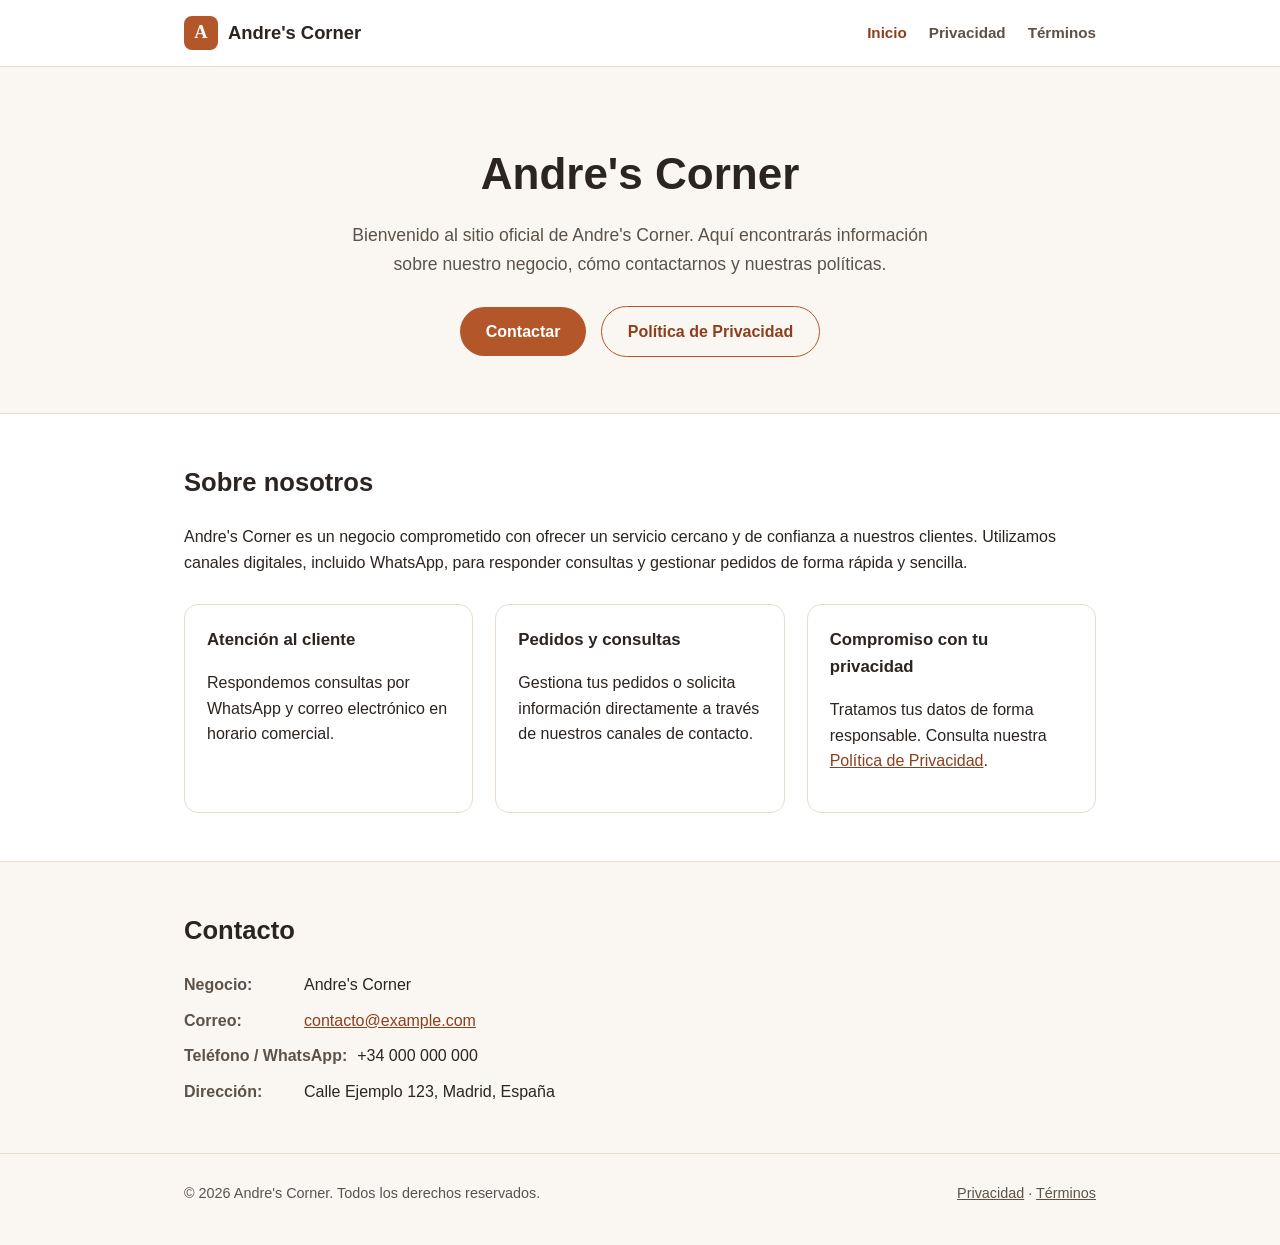
==== index.html @ 565985f4 "Add files via upload" ====
<!DOCTYPE html>
<html lang="es">
<head>
<meta charset="UTF-8">
<meta name="viewport" content="width=device-width, initial-scale=1.0">
<title>Andre's Corner</title>
<meta name="description" content="Andre's Corner — sitio oficial. Información de contacto, servicios y políticas.">
<link rel="stylesheet" href="style.css">
</head>
<body>

<header class="site">
  <div class="wrap">
    <a class="brand" href="index.html">
      <span class="mark">A</span>
      Andre's Corner
    </a>
    <nav class="site-nav">
      <a href="index.html" class="active">Inicio</a>
      <a href="privacy.html">Privacidad</a>
      <a href="terms.html">Términos</a>
    </nav>
  </div>
</header>

<section class="hero">
  <div class="wrap">
    <h1>Andre's Corner</h1>
    <p class="lead">
      Bienvenido al sitio oficial de Andre's Corner. Aquí encontrarás información
      sobre nuestro negocio, cómo contactarnos y nuestras políticas.
    </p>
    <a class="btn" href="#contacto">Contactar</a>
    <a class="btn secondary" href="privacy.html">Política de Privacidad</a>
  </div>
</section>

<section class="alt">
  <div class="wrap">
    <h2>Sobre nosotros</h2>
    <p>
      Andre's Corner es un negocio comprometido con ofrecer un servicio cercano
      y de confianza a nuestros clientes. Utilizamos canales digitales, incluido
      WhatsApp, para responder consultas y gestionar pedidos de forma rápida y sencilla.
    </p>
    <div class="grid">
      <div class="card">
        <h3>Atención al cliente</h3>
        <p>Respondemos consultas por WhatsApp y correo electrónico en horario comercial.</p>
      </div>
      <div class="card">
        <h3>Pedidos y consultas</h3>
        <p>Gestiona tus pedidos o solicita información directamente a través de nuestros canales de contacto.</p>
      </div>
      <div class="card">
        <h3>Compromiso con tu privacidad</h3>
        <p>Tratamos tus datos de forma responsable. Consulta nuestra <a href="privacy.html">Política de Privacidad</a>.</p>
      </div>
    </div>
  </div>
</section>

<section id="contacto">
  <div class="wrap">
    <h2>Contacto</h2>
    <ul class="contact-list">
      <li><span class="label">Negocio:</span> Andre's Corner</li>
      <li><span class="label">Correo:</span> <a href="mailto:contacto@example.com">contacto@example.com</a></li>
      <li><span class="label">Teléfono / WhatsApp:</span> +34 000 000 000</li>
      <li><span class="label">Dirección:</span> Calle Ejemplo 123, Madrid, España</li>
    </ul>
  </div>
</section>

<footer class="site">
  <div class="wrap">
    <span>&copy; <span id="year"></span> Andre's Corner. Todos los derechos reservados.</span>
    <span><a href="privacy.html">Privacidad</a> · <a href="terms.html">Términos</a></span>
  </div>
</footer>

<script>document.getElementById('year').textContent = new Date().getFullYear();</script>
</body>
</html>
---- style.css ----
:root {
  --bg: #faf7f2;
  --bg-alt: #ffffff;
  --ink: #2b2420;
  --ink-soft: #5c5248;
  --accent: #b3562a;
  --accent-dark: #8c3f1c;
  --border: #e7ddce;
  --radius: 14px;
  --max-w: 960px;
}

* { box-sizing: border-box; }

html { scroll-behavior: smooth; }

body {
  margin: 0;
  font-family: -apple-system, BlinkMacSystemFont, "Segoe UI", Roboto, Helvetica, Arial, sans-serif;
  background: var(--bg);
  color: var(--ink);
  line-height: 1.6;
}

a { color: var(--accent-dark); }
a:hover { color: var(--accent); }

.wrap {
  max-width: var(--max-w);
  margin: 0 auto;
  padding: 0 24px;
}

header.site {
  background: var(--bg-alt);
  border-bottom: 1px solid var(--border);
  position: sticky;
  top: 0;
  z-index: 10;
}

header.site .wrap {
  display: flex;
  align-items: center;
  justify-content: space-between;
  padding-top: 16px;
  padding-bottom: 16px;
}

.brand {
  display: flex;
  align-items: center;
  gap: 10px;
  font-weight: 700;
  font-size: 1.15rem;
  color: var(--ink);
  text-decoration: none;
}

.brand .mark {
  width: 34px;
  height: 34px;
  border-radius: 8px;
  background: var(--accent);
  color: #fff;
  display: flex;
  align-items: center;
  justify-content: center;
  font-family: Georgia, serif;
  font-weight: 700;
}

nav.site-nav {
  display: flex;
  gap: 22px;
  font-size: 0.95rem;
}

nav.site-nav a {
  text-decoration: none;
  color: var(--ink-soft);
  font-weight: 600;
}

nav.site-nav a:hover,
nav.site-nav a.active {
  color: var(--accent-dark);
}

.hero {
  padding: 72px 0 56px;
  text-align: center;
}

.hero h1 {
  font-size: clamp(2rem, 4vw, 2.75rem);
  margin: 0 0 12px;
}

.hero p.lead {
  color: var(--ink-soft);
  font-size: 1.1rem;
  max-width: 620px;
  margin: 0 auto 28px;
}

.btn {
  display: inline-block;
  padding: 12px 26px;
  border-radius: 999px;
  background: var(--accent);
  color: #fff;
  text-decoration: none;
  font-weight: 600;
  transition: background 0.15s ease;
}

.btn:hover { background: var(--accent-dark); color: #fff; }

.btn.secondary {
  background: transparent;
  border: 1.5px solid var(--accent);
  color: var(--accent-dark);
  margin-left: 10px;
}

.btn.secondary:hover { background: var(--accent); color: #fff; }

section { padding: 48px 0; }

section.alt { background: var(--bg-alt); border-top: 1px solid var(--border); border-bottom: 1px solid var(--border); }

h2 {
  font-size: 1.6rem;
  margin-top: 0;
}

.grid {
  display: grid;
  grid-template-columns: repeat(auto-fit, minmax(220px, 1fr));
  gap: 22px;
  margin-top: 28px;
}

.card {
  background: var(--bg-alt);
  border: 1px solid var(--border);
  border-radius: var(--radius);
  padding: 22px;
}

.card h3 {
  margin-top: 0;
  font-size: 1.05rem;
}

.contact-list {
  list-style: none;
  padding: 0;
  margin: 20px 0 0;
  display: grid;
  gap: 10px;
}

.contact-list li {
  display: flex;
  gap: 10px;
}

.contact-list .label {
  min-width: 110px;
  color: var(--ink-soft);
  font-weight: 600;
}

footer.site {
  border-top: 1px solid var(--border);
  padding: 28px 0 40px;
  color: var(--ink-soft);
  font-size: 0.9rem;
}

footer.site .wrap {
  display: flex;
  flex-wrap: wrap;
  gap: 8px 20px;
  justify-content: space-between;
  align-items: center;
}

footer.site a { color: var(--ink-soft); }

.legal h1 {
  font-size: 2rem;
  margin-bottom: 4px;
}

.legal .updated {
  color: var(--ink-soft);
  font-size: 0.9rem;
  margin-bottom: 32px;
}

.legal h2 {
  font-size: 1.2rem;
  margin-top: 36px;
}

.legal p, .legal li { color: var(--ink); }

.placeholder-note {
  background: #fff4e6;
  border: 1px solid #f0c98a;
  border-radius: var(--radius);
  padding: 16px 20px;
  margin-bottom: 32px;
  font-size: 0.92rem;
}
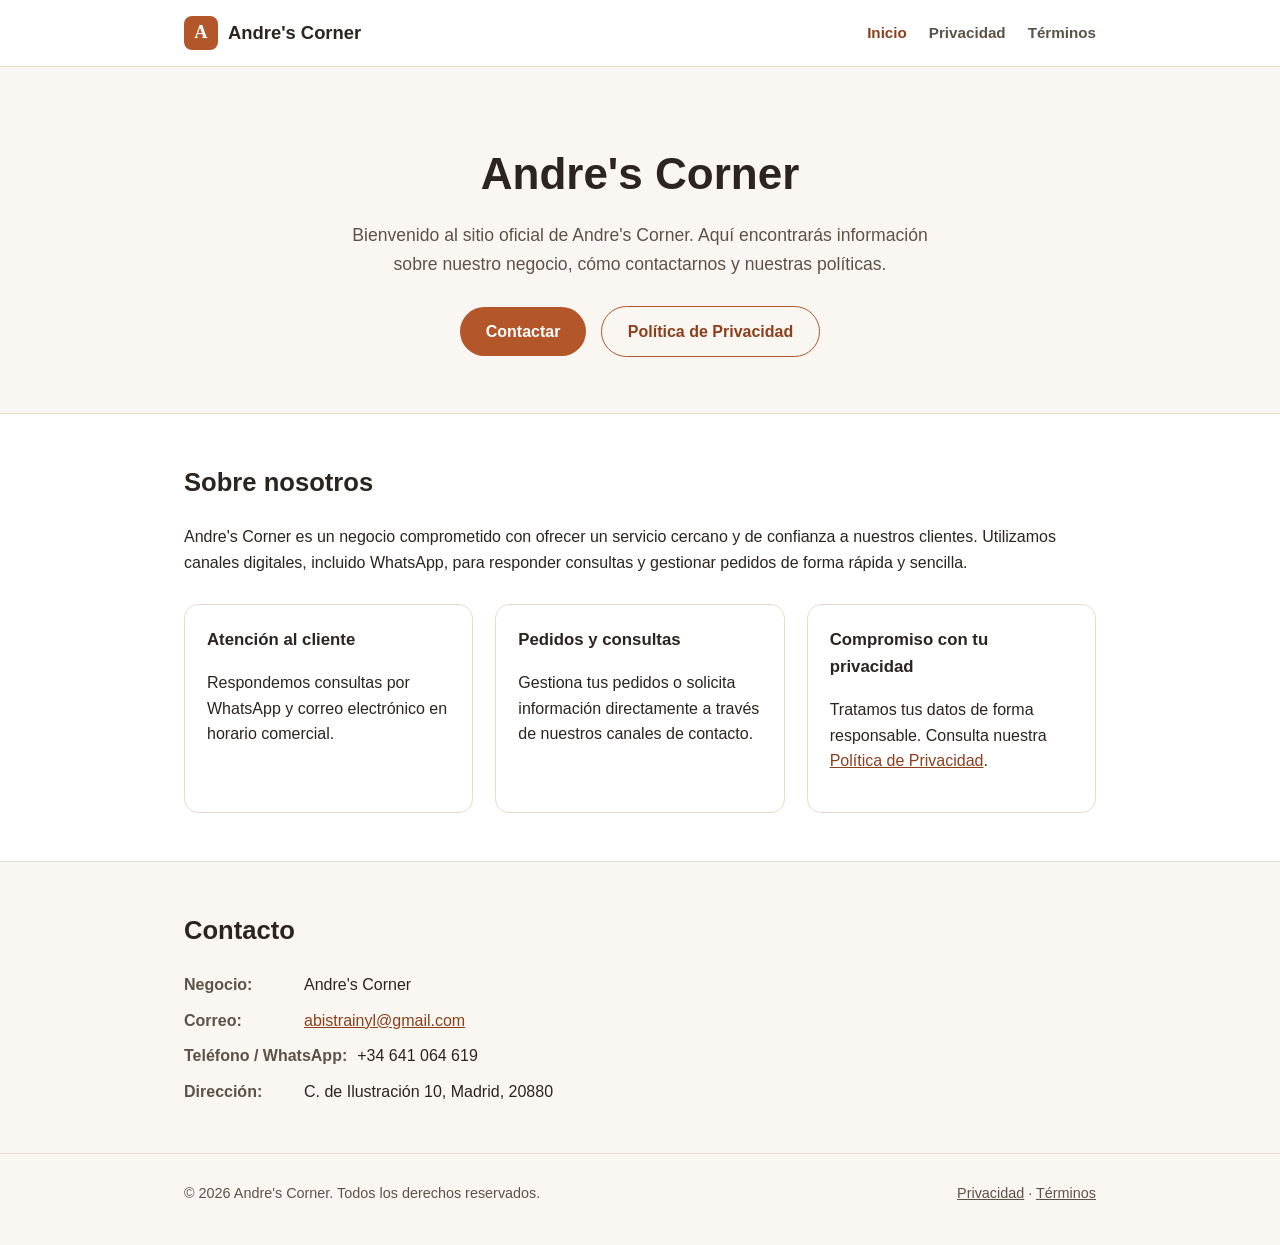
==== commit e605faf3: "Update contact info (email, phone, address)" ====
--- a/index.html
+++ b/index.html
@@ -65,9 +65,9 @@
     <h2>Contacto</h2>
     <ul class="contact-list">
       <li><span class="label">Negocio:</span> Andre's Corner</li>
-      <li><span class="label">Correo:</span> <a href="mailto:contacto@example.com">contacto@example.com</a></li>
-      <li><span class="label">Teléfono / WhatsApp:</span> +34 000 000 000</li>
-      <li><span class="label">Dirección:</span> Calle Ejemplo 123, Madrid, España</li>
+      <li><span class="label">Correo:</span> <a href="mailto:abistrainyl@gmail.com">abistrainyl@gmail.com</a></li>
+      <li><span class="label">Teléfono / WhatsApp:</span> +34 641 064 619</li>
+      <li><span class="label">Dirección:</span> C. de Ilustración 10, Madrid, 20880</li>
     </ul>
   </div>
 </section>
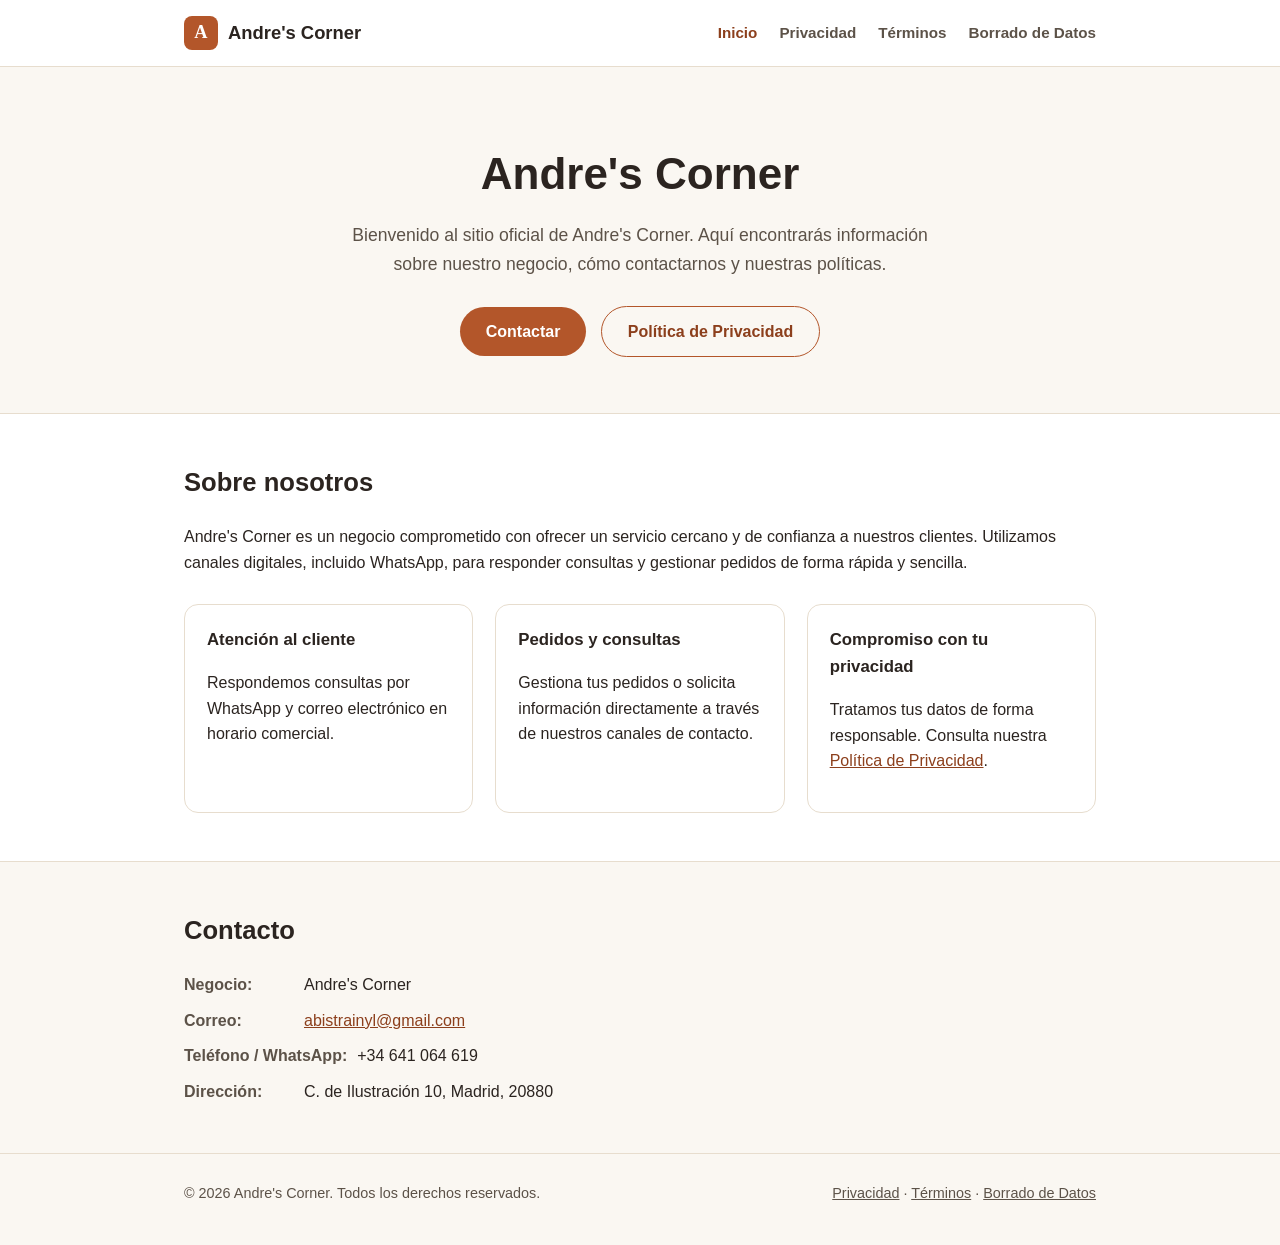
==== commit 091cf13e: "Add data deletion instructions page" ====
--- a/index.html
+++ b/index.html
@@ -19,6 +19,7 @@
       <a href="index.html" class="active">Inicio</a>
       <a href="privacy.html">Privacidad</a>
       <a href="terms.html">Términos</a>
+      <a href="data-deletion.html">Borrado de Datos</a>
     </nav>
   </div>
 </header>
@@ -75,7 +76,7 @@
 <footer class="site">
   <div class="wrap">
     <span>&copy; <span id="year"></span> Andre's Corner. Todos los derechos reservados.</span>
-    <span><a href="privacy.html">Privacidad</a> · <a href="terms.html">Términos</a></span>
+    <span><a href="privacy.html">Privacidad</a> · <a href="terms.html">Términos</a> · <a href="data-deletion.html">Borrado de Datos</a></span>
   </div>
 </footer>
 
